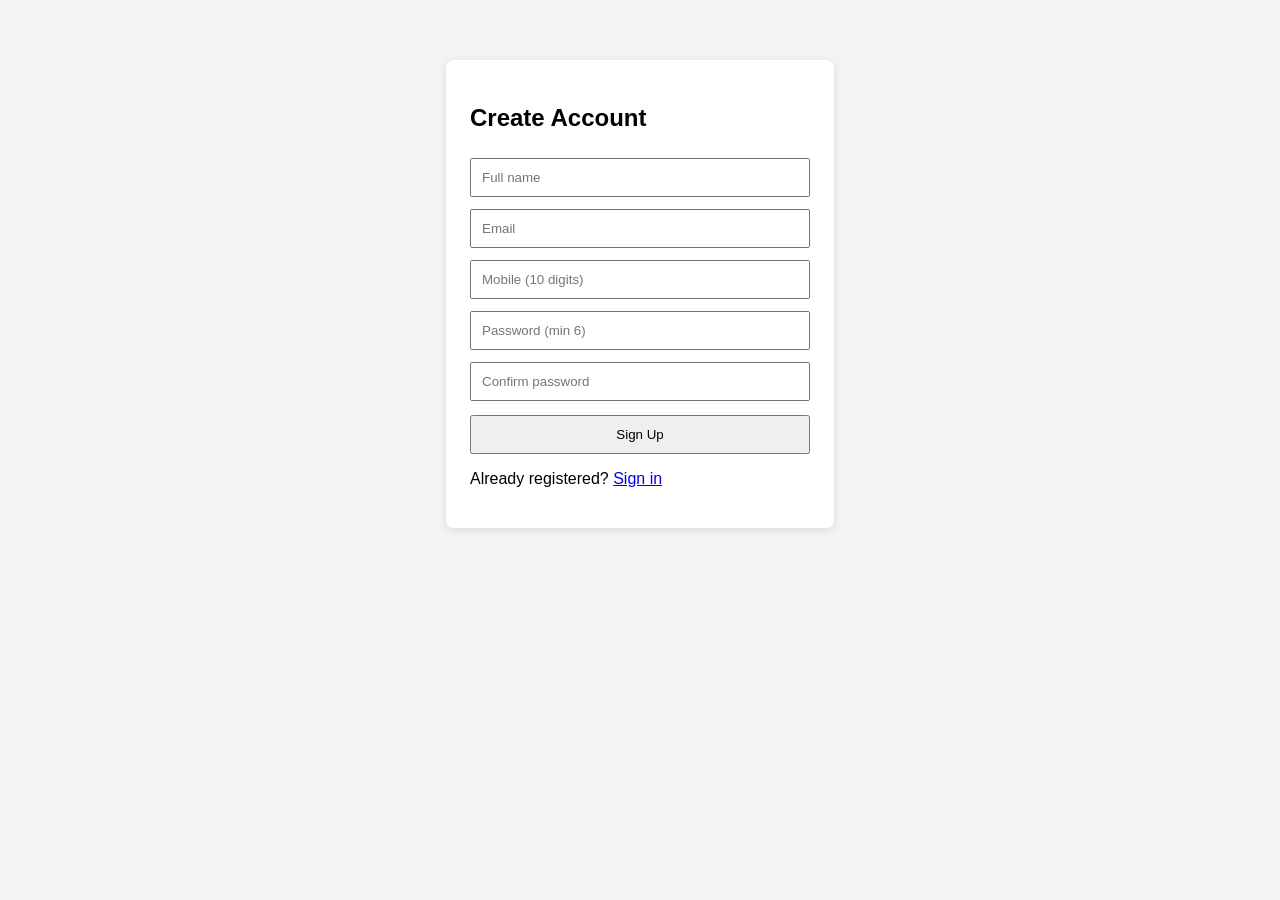
==== signup.html @ d75c373d "Add sign up, sign in, reset password" ====
<!DOCTYPE html>
<html>
<head>
  <meta charset="utf-8">
  <title>Sign Up</title>
  <link rel="stylesheet" href="css/style.css">
</head>
<body>
  <div class="box">
    <h2>Create Account</h2>
    <input type="text" id="name" placeholder="Full name">
    <input type="email" id="email" placeholder="Email">
    <input type="text" id="mob" placeholder="Mobile (10 digits)">
    <input type="password" id="password" placeholder="Password (min 6)">
    <input type="password" id="confirm" placeholder="Confirm password">
    <button id="btnSignUp">Sign Up</button>
    <p>Already registered? <a href="index.html">Sign in</a></p>
    <p id="msg"></p>
  </div>

  <script src="https://code.jquery.com/jquery-3.7.1.min.js"></script>
  <script src="js/config.js"></script>
  <script src="js/api.js"></script>
  <script src="js/auth.js"></script>
  <script>
    $("#btnSignUp").click(function () {
      const name = $("#name").val().trim(), email = $("#email").val().trim(),
            mob = $("#mob").val().trim(), pw = $("#password").val(),
            confirm = $("#confirm").val();

      if (name.length < 2) return $("#msg").text("Enter your name.");
      if (!/^[^\s@]+@[^\s@]+\.[^\s@]+$/.test(email)) return $("#msg").text("Enter a valid email.");
      if (!/^[0-9]{10}$/.test(mob)) return $("#msg").text("Mobile must be 10 digits.");
      if (pw.length < 6) return $("#msg").text("Password must be at least 6 characters.");
      if (pw !== confirm) return $("#msg").text("Passwords do not match.");

      $("#msg").text("Creating account...");
      signUp(name, email, mob, pw).done(redirectByRole)
        .fail(e => $("#msg").text(authError(e)));
    });
  </script>
</body>
</html>
---- css/style.css ----
body { font-family: Arial, sans-serif; background: #f3f4f6; }
.box { max-width: 340px; margin: 60px auto; background: #fff; padding: 24px;
       border-radius: 8px; box-shadow: 0 2px 8px rgba(0,0,0,.1); }
.box input { width: 100%; padding: 10px; margin: 6px 0; box-sizing: border-box; }
.box button { width: 100%; padding: 10px; margin-top: 8px; cursor: pointer; }
.box button.link { background: none; border: none; color: #2563eb; }
#msg { color: #b91c1c; }
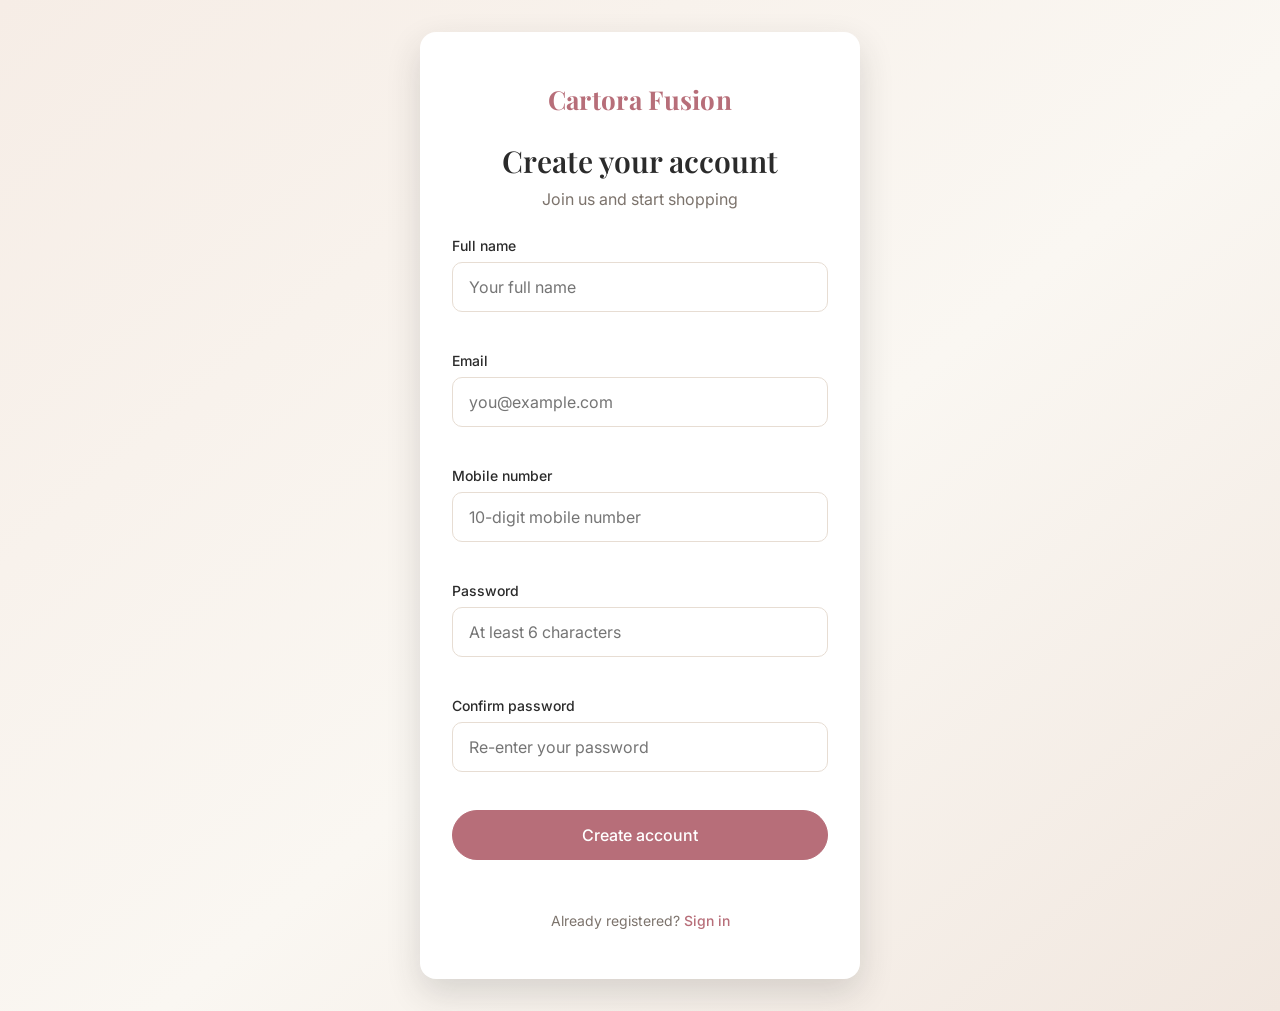
==== commit c116abc9: "Restyle sign in and sign up pages with inline validation" ====
--- a/signup.html
+++ b/signup.html
@@ -1,43 +1,62 @@
 <!DOCTYPE html>
-<html>
+<html lang="en">
 <head>
   <meta charset="utf-8">
-  <title>Sign Up</title>
+  <meta name="viewport" content="width=device-width, initial-scale=1">
+  <title>Create account</title>
   <link rel="stylesheet" href="css/style.css">
+  <link rel="stylesheet" href="css/customer.css">
 </head>
-<body>
-  <div class="box">
-    <h2>Create Account</h2>
-    <input type="text" id="name" placeholder="Full name">
-    <input type="email" id="email" placeholder="Email">
-    <input type="text" id="mob" placeholder="Mobile (10 digits)">
-    <input type="password" id="password" placeholder="Password (min 6)">
-    <input type="password" id="confirm" placeholder="Confirm password">
-    <button id="btnSignUp">Sign Up</button>
-    <p>Already registered? <a href="index.html">Sign in</a></p>
-    <p id="msg"></p>
-  </div>
+<body class="shop-body auth-body">
+  <main class="auth-wrap">
+    <form class="auth-card" id="signupForm" novalidate>
+      <a class="logo" href="index.html">Rosé Atelier</a>
+      <h1>Create your account</h1>
+      <p class="sub">Join us and start shopping</p>
+
+      <div class="field">
+        <label for="name">Full name</label>
+        <input type="text" id="name" autocomplete="name" placeholder="Your full name">
+        <small class="field-error"></small>
+      </div>
+
+      <div class="field">
+        <label for="email">Email</label>
+        <input type="email" id="email" autocomplete="email" placeholder="you@example.com">
+        <small class="field-error"></small>
+      </div>
+
+      <div class="field">
+        <label for="mob">Mobile number</label>
+        <input type="tel" id="mob" autocomplete="tel" inputmode="numeric" maxlength="10" placeholder="10-digit mobile number">
+        <small class="field-error"></small>
+      </div>
+
+      <div class="field">
+        <label for="password">Password</label>
+        <input type="password" id="password" autocomplete="new-password" placeholder="At least 6 characters">
+        <small class="field-error"></small>
+      </div>
+
+      <div class="field">
+        <label for="confirm">Confirm password</label>
+        <input type="password" id="confirm" autocomplete="new-password" placeholder="Re-enter your password">
+        <small class="field-error"></small>
+      </div>
+
+      <button class="btn btn-block" id="btnSignUp" type="submit">Create account</button>
+      <p class="form-msg" id="msg" role="status" aria-live="polite"></p>
+
+      <div class="auth-links">Already registered? <a href="index.html">Sign in</a></div>
+    </form>
+  </main>
 
   <script src="https://code.jquery.com/jquery-3.7.1.min.js"></script>
   <script src="js/config.js"></script>
   <script src="js/api.js"></script>
   <script src="js/auth.js"></script>
-  <script>
-    $("#btnSignUp").click(function () {
-      const name = $("#name").val().trim(), email = $("#email").val().trim(),
-            mob = $("#mob").val().trim(), pw = $("#password").val(),
-            confirm = $("#confirm").val();
-
-      if (name.length < 2) return $("#msg").text("Enter your name.");
-      if (!/^[^\s@]+@[^\s@]+\.[^\s@]+$/.test(email)) return $("#msg").text("Enter a valid email.");
-      if (!/^[0-9]{10}$/.test(mob)) return $("#msg").text("Mobile must be 10 digits.");
-      if (pw.length < 6) return $("#msg").text("Password must be at least 6 characters.");
-      if (pw !== confirm) return $("#msg").text("Passwords do not match.");
-
-      $("#msg").text("Creating account...");
-      signUp(name, email, mob, pw).done(redirectByRole)
-        .fail(e => $("#msg").text(authError(e)));
-    });
-  </script>
+  <script src="js/layout.js"></script>
+  <script src="js/form-utils.js"></script>
+  <script src="js/signup-page.js"></script>
 </body>
-</html>+</html>
--- a/css/style.css
+++ b/css/style.css
@@ -4,4 +4,42 @@
 .box input { width: 100%; padding: 10px; margin: 6px 0; box-sizing: border-box; }
 .box button { width: 100%; padding: 10px; margin-top: 8px; cursor: pointer; }
 .box button.link { background: none; border: none; color: #2563eb; }
-#msg { color: #b91c1c; }+#msg { color: #b91c1c; }
+
+.nav { background: #1f2937; padding: 10px 20px; display: flex; gap: 16px; align-items: center; }
+.nav a { color: #fff; text-decoration: none; }
+.nav button { margin-left: auto; cursor: pointer; }
+.page { max-width: 800px; margin: 24px auto; padding: 0 16px; }
+.row { display: flex; gap: 8px; margin-bottom: 12px; }
+.row input { flex: 1; padding: 8px; }
+table { width: 100%; border-collapse: collapse; background: #fff; }
+th, td { border: 1px solid #d1d5db; padding: 8px; text-align: left; }
+th { background: #e5e7eb; }
+td button { cursor: pointer; margin-right: 4px; }
+
+.row select { padding: 8px; }
+.pager { margin-top: 12px; display: flex; gap: 12px; align-items: center; }
+.inactive { color: #9ca3af; }
+
+.form-box { display: none; background: #fff; border: 1px solid #d1d5db; padding: 16px; margin-bottom: 16px; }
+.form-box input, .form-box select, .form-box textarea { width: 100%; padding: 8px; margin: 4px 0 10px; box-sizing: border-box; }
+.form-box label { font-weight: bold; font-size: 14px; }
+.form-actions { display: flex; gap: 8px; }
+
+.thumb { width: 48px; height: 48px; object-fit: cover; }
+.preview { max-width: 160px; max-height: 160px; margin-bottom: 10px; }
+
+/*Design tokens (customer pages)*/
+:root {
+  --bg: #FAF7F2;  --text: #2B2B2B;  --accent: #B76E79;  --accent-dark: #9C5762;
+  --card: #F1E7DF;  --success: #3A8F5C;  --danger: #B04A3F;  --muted: #7C736C;
+  --line: #E7DDD3;  --white: #FFFFFF;
+  --font-head: "Playfair Display", Georgia, serif;
+  --font-body: "Inter", system-ui, sans-serif;
+  --radius: 16px;  --radius-sm: 10px;
+  --shadow: 0 6px 20px rgba(43, 43, 43, 0.08);
+  --shadow-hover: 0 14px 34px rgba(43, 43, 43, 0.16);
+  --ease: 0.3s ease;
+  --space-1: 4px;  --space-2: 8px;  --space-3: 12px;  --space-4: 16px;
+  --space-5: 24px;  --space-6: 32px;  --space-7: 48px;  --space-8: 72px;
+}
--- a/css/customer.css
+++ b/css/customer.css
@@ -0,0 +1,397 @@
+/* 
+   Customer pages. Design tokens (colours, fonts, spacing)
+   live in :root inside css/style.css.
+ */
+@import url("https://fonts.googleapis.com/css2?family=Inter:wght@400;500;600&family=Playfair+Display:wght@500;600;700&display=swap");
+
+/*Base*/
+.shop-body {
+  margin: 0;
+  background: var(--bg);
+  color: var(--text);
+  font-family: var(--font-body);
+  line-height: 1.5;
+  -webkit-font-smoothing: antialiased;
+}
+.shop-body *, .shop-body *::before, .shop-body *::after { box-sizing: border-box; }
+.shop-body h1, .shop-body h2, .shop-body h3, .shop-body h4 {
+  font-family: var(--font-head); font-weight: 600; line-height: 1.2; margin: 0;
+}
+:where(.shop-body) a { color: inherit; text-decoration: none; }
+:where(.shop-body) img { display: block; max-width: 100%; }
+:where(.shop-body) button, :where(.shop-body) input, :where(.shop-body) select { font: inherit; color: inherit; }
+.container { width: min(1200px, 100% - 2 * var(--space-4)); margin-inline: auto; }
+.muted { color: var(--muted); }
+
+/*Scroll reveal*/
+.reveal { opacity: 0; transform: translateY(16px); transition: opacity .6s ease, transform .6s ease; }
+.reveal.in { opacity: 1; transform: none; }
+
+/*Buttons*/
+.btn {
+  display: inline-flex; align-items: center; justify-content: center; gap: var(--space-2);
+  padding: 12px 26px; border: 1px solid var(--accent); border-radius: 999px;
+  background: var(--accent); color: var(--white); font-weight: 500; cursor: pointer;
+  transition: background var(--ease), color var(--ease), transform var(--ease), box-shadow var(--ease);
+}
+.btn:hover:not(:disabled) { background: var(--accent-dark); border-color: var(--accent-dark); box-shadow: var(--shadow); transform: translateY(-1px); }
+.btn:disabled { opacity: .45; cursor: not-allowed; }
+.btn-outline { background: transparent; color: var(--accent); }
+.btn-outline:hover:not(:disabled) { background: var(--accent); color: var(--white); }
+.btn-block { width: 100%; }
+.btn-sm { padding: 9px 16px; font-size: 14px; }
+.link-btn { border: 0; background: none; padding: 0; color: var(--muted); font-size: 13px; text-decoration: underline; cursor: pointer; }
+.link-btn:hover { color: var(--accent); }
+.link-more { color: var(--accent); font-weight: 500; }
+.icon-btn {
+  position: relative; display: inline-flex; align-items: center; justify-content: center;
+  width: 42px; height: 42px; border: 0; border-radius: 50%; background: transparent; cursor: pointer;
+  transition: background var(--ease);
+}
+.icon-btn:hover { background: var(--card); }
+.icon { width: 22px; height: 22px; flex: none; }
+
+/*Header*/
+.site-header {
+  position: sticky; top: 0; z-index: 50;
+  background: rgba(250, 247, 242, .93); backdrop-filter: blur(10px);
+  border-bottom: 1px solid var(--line);
+}
+.header-row { display: flex; align-items: center; gap: var(--space-4); padding: var(--space-3) 0; }
+.logo { font-family: var(--font-head); font-size: 26px; font-weight: 700; color: var(--accent); letter-spacing: .3px; white-space: nowrap; }
+.search { position: relative; flex: 1; max-width: 480px; margin-inline: auto; }
+.search input {
+  width: 100%; padding: 11px 52px 11px 20px; border: 1px solid var(--line); border-radius: 999px;
+  background: var(--white); outline: none; transition: border-color var(--ease), box-shadow var(--ease);
+}
+.search input:focus { border-color: var(--accent); box-shadow: 0 0 0 3px rgba(183, 110, 121, .16); }
+.search .icon-btn { position: absolute; right: 3px; top: 3px; width: 36px; height: 36px; color: var(--accent); }
+.header-icons { display: flex; align-items: center; gap: var(--space-1); }
+.count-badge {
+  position: absolute; top: 1px; right: 0; min-width: 18px; height: 18px; padding: 0 5px;
+  border-radius: 9px; background: var(--accent); color: var(--white);
+  font-size: 11px; font-weight: 600; display: flex; align-items: center; justify-content: center;
+}
+.menu-btn { display: none; }
+.account { position: relative; }
+.account-menu {
+  display: none; position: absolute; right: 0; top: 48px; min-width: 220px; padding: var(--space-2);
+  background: var(--white); border-radius: var(--radius-sm); box-shadow: var(--shadow-hover);
+}
+.account-menu.open { display: block; }
+.account-menu .who { padding: 10px 12px; font-size: 13px; color: var(--muted); border-bottom: 1px solid var(--line); margin-bottom: var(--space-1); word-break: break-all; }
+.account-menu a, .account-menu button {
+  display: block; width: 100%; padding: 10px 12px; border: 0; border-radius: 8px;
+  background: none; text-align: left; cursor: pointer;
+}
+.account-menu a:hover, .account-menu button:hover { background: var(--card); }
+.cat-nav { border-top: 1px solid var(--line); }
+.cat-nav .container { display: flex; gap: var(--space-5); overflow-x: auto; padding: 10px 0; scrollbar-width: none; }
+.cat-nav a {
+  white-space: nowrap; padding: 4px 0; border-bottom: 2px solid transparent;
+  font-size: 14px; font-weight: 500; color: var(--muted); transition: color var(--ease), border-color var(--ease);
+}
+.cat-nav a:hover, .cat-nav a.active { color: var(--accent); border-color: var(--accent); }
+
+/*Sections*/
+.section { padding: var(--space-7) 0; }
+.section-head { display: flex; align-items: flex-end; justify-content: space-between; gap: var(--space-4); margin-bottom: var(--space-5); }
+.section-head h2 { font-size: clamp(26px, 3.2vw, 36px); }
+.eyebrow { margin: 0 0 var(--space-3); font-size: 12px; font-weight: 600; letter-spacing: .18em; text-transform: uppercase; color: var(--accent); }
+
+/*Hero*/
+.hero { background: linear-gradient(120deg, var(--card) 0%, #F6EDE6 55%, var(--bg) 100%); overflow: hidden; }
+.hero-inner { display: grid; grid-template-columns: 1.15fr .85fr; align-items: center; gap: var(--space-6); padding: var(--space-8) 0; }
+.hero h1 { font-size: clamp(36px, 5vw, 60px); margin-bottom: var(--space-4); }
+.hero p.lead { max-width: 46ch; margin: 0 0 var(--space-5); font-size: 17px; color: var(--muted); }
+.hero-art {
+  width: 100%; max-width: 380px; margin-left: auto; aspect-ratio: 4 / 5; overflow: hidden;
+  border-radius: 220px 220px var(--radius) var(--radius); box-shadow: var(--shadow);
+  background: linear-gradient(160deg, #EBD3CC 0%, var(--accent) 100%);
+}
+.hero-img { width: 100%; height: 100%; object-fit: cover; }
+
+/*Category cards*/
+.cat-grid { display: grid; grid-template-columns: repeat(auto-fill, minmax(220px, 1fr)); gap: var(--space-5); }
+.cat-card {
+  position: relative; display: flex; align-items: flex-end; aspect-ratio: 4 / 5; overflow: hidden;
+  border-radius: var(--radius); box-shadow: var(--shadow);
+  background: linear-gradient(160deg, var(--card), #E6D2C8);
+  transition: transform .45s ease, box-shadow var(--ease), opacity .6s ease;
+}
+.cat-card:hover { transform: translateY(-4px); box-shadow: var(--shadow-hover); }
+.cat-img { position: absolute; inset: 0; width: 100%; height: 100%; object-fit: cover; transition: transform .6s ease; }
+.cat-card:hover .cat-img { transform: scale(1.06); }
+.cat-card span {
+  position: relative; width: 100%; padding: var(--space-6) var(--space-4) var(--space-4);
+  font-family: var(--font-head); font-size: 22px; color: var(--white);
+  background: linear-gradient(transparent, rgba(43, 43, 43, .62));
+}
+
+/*Product grid and card*/
+.grid { display: grid; grid-template-columns: repeat(4, 1fr); gap: var(--space-5); }
+.card {
+  position: relative; display: flex; flex-direction: column; overflow: hidden;
+  background: var(--card); border-radius: var(--radius); box-shadow: var(--shadow);
+  transition: transform .45s ease, box-shadow var(--ease), opacity .6s ease;
+}
+.card:hover { transform: translateY(-4px); box-shadow: var(--shadow-hover); }
+.card-media { position: relative; display: block; aspect-ratio: 4 / 5; overflow: hidden; background: var(--white); }
+.card-img { width: 100%; height: 100%; object-fit: cover; transition: transform .6s ease; }
+.card:hover .card-img { transform: scale(1.07); }
+.card-body { display: flex; flex: 1; flex-direction: column; gap: var(--space-2); padding: var(--space-4); }
+.card-title {
+  display: -webkit-box; -webkit-line-clamp: 2; -webkit-box-orient: vertical; overflow: hidden;
+  min-height: 2.9em; font-size: 15px; font-weight: 500;
+}
+.card-title:hover { color: var(--accent); }
+.price { font-size: 17px; font-weight: 600; }
+.card-actions { display: flex; align-items: center; gap: var(--space-2); margin-top: auto; padding-top: var(--space-2); }
+.card-actions .btn { flex: 1; padding: 10px 12px; font-size: 14px; white-space: nowrap; }
+.badge {
+  position: absolute; top: 12px; left: 12px; z-index: 2; padding: 4px 11px; border-radius: 999px;
+  background: var(--white); color: var(--accent); font-size: 12px; font-weight: 600; box-shadow: var(--shadow);
+}
+.sold-overlay {
+  position: absolute; inset: 0; z-index: 2; display: flex; align-items: center; justify-content: center;
+  background: rgba(250, 247, 242, .74); font-size: 13px; font-weight: 600; letter-spacing: .12em; text-transform: uppercase;
+}
+.wish {
+  position: absolute; top: 10px; right: 10px; z-index: 3; display: flex; align-items: center; justify-content: center;
+  width: 36px; height: 36px; border: 0; border-radius: 50%; background: rgba(255, 255, 255, .92);
+  cursor: pointer; box-shadow: var(--shadow); transition: transform var(--ease), color var(--ease);
+}
+.wish .icon { width: 18px; height: 18px; }
+.wish:hover { transform: scale(1.1); }
+.wish.on { color: var(--accent); }
+.wish.on .icon { fill: currentColor; }
+
+/* Quantity stepper (cards, detail page, cart drawer) */
+.stepper { display: inline-flex; align-items: center; border: 1px solid var(--line); border-radius: 999px; background: var(--white); }
+.stepper button { width: 30px; height: 34px; border: 0; background: none; font-size: 16px; cursor: pointer; }
+.stepper button:hover { color: var(--accent); }
+.stepper input {
+  width: 34px; padding: 0; border: 0; outline: none; background: none; text-align: center; font-weight: 500;
+  -moz-appearance: textfield; appearance: textfield;
+}
+.stepper input::-webkit-outer-spin-button, .stepper input::-webkit-inner-spin-button { -webkit-appearance: none; margin: 0; }
+
+/*Listing page*/
+.shop-top { padding: var(--space-6) 0 var(--space-4); }
+.shop-top h1 { font-size: clamp(28px, 3.6vw, 40px); margin-top: var(--space-2); }
+.crumbs { font-size: 13px; color: var(--muted); }
+.crumbs a:hover { color: var(--accent); }
+.shop-layout { display: grid; grid-template-columns: 250px 1fr; gap: var(--space-6); padding-bottom: var(--space-8); }
+.shop-layout .grid { grid-template-columns: repeat(3, 1fr); }
+.filters {
+  position: sticky; top: 130px; align-self: start; padding: var(--space-5);
+  background: var(--white); border-radius: var(--radius); box-shadow: var(--shadow);
+}
+.filter-group { margin-bottom: var(--space-5); }
+.filter-group h3 { margin-bottom: var(--space-3); font-size: 18px; }
+.chip-list { display: flex; flex-direction: column; gap: 4px; }
+.chip-list label { display: flex; align-items: center; gap: 10px; padding: 7px 8px; border-radius: 8px; cursor: pointer; }
+.chip-list label:hover { background: var(--card); }
+.chip-list input { accent-color: var(--accent); }
+.price-inputs { display: flex; align-items: center; gap: var(--space-2); }
+.price-inputs input { width: 100%; padding: 9px 10px; border: 1px solid var(--line); border-radius: var(--radius-sm); background: var(--bg); outline: none; }
+.price-inputs input:focus { border-color: var(--accent); }
+.toolbar { display: flex; flex-wrap: wrap; align-items: center; justify-content: space-between; gap: var(--space-3); margin-bottom: var(--space-5); }
+.toolbar-right { display: flex; align-items: center; gap: var(--space-2); }
+.toolbar select { padding: 10px 16px; border: 1px solid var(--line); border-radius: 999px; background: var(--white); outline: none; cursor: pointer; }
+.result-count { font-size: 14px; color: var(--muted); }
+.filter-toggle { display: none; }
+.pagination { display: flex; align-items: center; justify-content: center; gap: var(--space-4); margin-top: var(--space-7); }
+.empty { grid-column: 1 / -1; padding: var(--space-8) 0; text-align: center; color: var(--muted); }
+.empty h3 { margin-bottom: var(--space-2); color: var(--text); }
+
+/*Product detail*/
+.detail { display: grid; grid-template-columns: 1fr 1fr; align-items: start; gap: var(--space-7); padding: var(--space-6) 0 var(--space-8); }
+.detail-media { aspect-ratio: 4 / 5; overflow: hidden; border-radius: var(--radius); background: var(--card); box-shadow: var(--shadow); }
+.detail-img { width: 100%; height: 100%; object-fit: cover; }
+.detail-info h1 { margin: var(--space-2) 0 var(--space-3); font-size: clamp(28px, 3.4vw, 40px); }
+.detail-price { margin-bottom: var(--space-3); font-size: 26px; font-weight: 600; }
+.stock { display: inline-block; padding: 4px 12px; border-radius: 999px; background: var(--card); font-size: 13px; font-weight: 500; }
+.stock.in { color: var(--success); }
+.stock.low { color: var(--accent); }
+.stock.out { color: var(--danger); }
+.detail-desc { max-width: 55ch; margin: var(--space-4) 0 var(--space-5); color: var(--muted); }
+.buy-row { display: flex; flex-wrap: wrap; align-items: center; gap: var(--space-3); }
+
+/*Offer banner and trust badges */
+.offer {
+  display: flex; flex-wrap: wrap; align-items: center; justify-content: space-between; gap: var(--space-5);
+  padding: var(--space-7) var(--space-6); border-radius: var(--radius); background: var(--accent); color: var(--white);
+}
+.offer h2 { font-size: clamp(26px, 3.5vw, 38px); }
+.offer p { margin: var(--space-2) 0 0; opacity: .92; }
+.offer .btn { background: var(--white); border-color: var(--white); color: var(--accent); }
+.offer .btn:hover { background: var(--card); border-color: var(--card); }
+.trust { display: grid; grid-template-columns: repeat(3, 1fr); gap: var(--space-5); }
+.trust-item {
+  display: flex; align-items: center; gap: var(--space-4); padding: var(--space-5);
+  background: var(--white); border-radius: var(--radius); box-shadow: var(--shadow);
+}
+.trust-item .icon { width: 30px; height: 30px; color: var(--accent); }
+.trust-item strong { display: block; }
+.trust-item span { font-size: 14px; color: var(--muted); }
+
+/*Footer*/
+.site-footer { margin-top: var(--space-8); padding: var(--space-7) 0 var(--space-5); background: var(--text); color: #D9D2CB; }
+.footer-grid { display: grid; grid-template-columns: 2fr 1fr 1fr; gap: var(--space-6); }
+.site-footer h4 { margin-bottom: var(--space-3); font-size: 18px; color: var(--white); }
+.site-footer p { margin: 0; max-width: 36ch; }
+.site-footer a { display: block; padding: 3px 0; opacity: .85; }
+.site-footer a:hover { color: var(--white); opacity: 1; }
+.copyright { margin-top: var(--space-6); padding-top: var(--space-4); border-top: 1px solid rgba(255, 255, 255, .15); font-size: 13px; opacity: .7; }
+
+/*Cart drawer*/
+.overlay {
+  position: fixed; inset: 0; z-index: 90; background: rgba(43, 43, 43, .45);
+  opacity: 0; pointer-events: none; transition: opacity var(--ease);
+}
+.overlay.show { opacity: 1; pointer-events: auto; }
+.drawer {
+  position: fixed; top: 0; right: 0; z-index: 100; display: flex; flex-direction: column;
+  width: min(420px, 100%); height: 100%; background: var(--bg); box-shadow: var(--shadow-hover);
+  transform: translateX(100%); transition: transform .35s ease;
+}
+.drawer.open { transform: none; }
+.drawer-head { display: flex; align-items: center; justify-content: space-between; padding: var(--space-4) var(--space-5); border-bottom: 1px solid var(--line); }
+.drawer-head h3 { font-size: 22px; }
+.drawer-body { flex: 1; overflow-y: auto; padding: var(--space-2) var(--space-5); }
+.drawer-foot { padding: var(--space-4) var(--space-5) var(--space-5); border-top: 1px solid var(--line); background: var(--white); }
+.subtotal { display: flex; align-items: center; justify-content: space-between; margin-bottom: var(--space-3); font-size: 18px; }
+.line { display: grid; grid-template-columns: 72px 1fr; gap: var(--space-3); padding: var(--space-4) 0; border-bottom: 1px solid var(--line); }
+.line-img { width: 72px; aspect-ratio: 4 / 5; object-fit: cover; border-radius: var(--radius-sm); background: var(--card); }
+.line-title { font-weight: 500; }
+.line-row { display: flex; align-items: center; justify-content: space-between; margin-top: var(--space-2); }
+.empty-cart { padding: var(--space-8) 0; text-align: center; color: var(--muted); }
+
+/*Toast (element id="msg")*/
+.toast {
+  position: fixed; left: 50%; bottom: 28px; z-index: 200; max-width: 90vw; padding: 12px 22px;
+  border-radius: 999px; background: var(--text); color: var(--white); text-align: center; box-shadow: var(--shadow-hover);
+  opacity: 0; pointer-events: none; transform: translate(-50%, 20px); transition: opacity var(--ease), transform var(--ease);
+}
+.toast.show { opacity: 1; transform: translate(-50%, 0); }
+.toast.ok { background: var(--success); }
+.toast.error { background: var(--danger); }
+
+/*Forms and auth pages*/
+.field { margin-bottom: var(--space-4); }
+.field label { display: block; margin-bottom: 6px; font-size: 14px; font-weight: 500; }
+.field input {
+  width: 100%; padding: 12px 16px; border: 1px solid var(--line); border-radius: var(--radius-sm);
+  background: var(--white); outline: none; transition: border-color var(--ease), box-shadow var(--ease);
+}
+.field input:focus { border-color: var(--accent); box-shadow: 0 0 0 3px rgba(183, 110, 121, .16); }
+.field input.invalid { border-color: var(--danger); }
+.field-error { display: block; min-height: 18px; margin-top: 4px; font-size: 13px; color: var(--danger); }
+.form-msg { min-height: 22px; margin: var(--space-3) 0 0; font-size: 14px; text-align: center; }
+.form-msg.ok { color: var(--success); }
+.form-msg.error { color: var(--danger); }
+.auth-body { display: flex; min-height: 100vh; background: linear-gradient(140deg, #F6EDE6 0%, var(--bg) 55%, #F1E7DF 100%); }
+.auth-wrap { width: 100%; margin: auto; padding: var(--space-6) var(--space-4); }
+.auth-card {
+  width: min(440px, 100%); margin: 0 auto; padding: var(--space-7) var(--space-6);
+  background: var(--white); border-radius: var(--radius); box-shadow: var(--shadow-hover);
+}
+.auth-card .logo { display: block; margin-bottom: var(--space-5); text-align: center; }
+.auth-card h1 { margin-bottom: var(--space-2); font-size: 30px; text-align: center; }
+.auth-card .sub { margin: 0 0 var(--space-5); text-align: center; color: var(--muted); }
+.auth-links { margin-top: var(--space-4); font-size: 14px; text-align: center; color: var(--muted); }
+.auth-links a { color: var(--accent); font-weight: 500; }
+.auth-links .link-btn { display: block; margin: var(--space-3) auto 0; }
+
+/*Checkout*/
+.checkout { display: grid; grid-template-columns: 1.4fr 1fr; align-items: start; gap: var(--space-6); padding-bottom: var(--space-8); }
+.panel { padding: var(--space-5); background: var(--white); border-radius: var(--radius); box-shadow: var(--shadow); }
+.panel h2 { margin-bottom: var(--space-4); font-size: 22px; }
+.summary { position: sticky; top: 130px; }
+.co-line { display: grid; grid-template-columns: 72px 1fr auto; align-items: center; gap: var(--space-3); padding: var(--space-3) 0; border-bottom: 1px solid var(--line); }
+.co-line:last-child { border-bottom: 0; }
+.co-title { font-weight: 500; }
+.notice { margin-bottom: var(--space-4); padding: 12px 16px; border-radius: var(--radius-sm); background: #FBEFE0; color: #8A5A1F; font-size: 14px; }
+.pay-option { display: flex; align-items: flex-start; gap: var(--space-3); margin-bottom: var(--space-3); padding: var(--space-4); border: 1px solid var(--line); border-radius: var(--radius-sm); cursor: pointer; transition: border-color var(--ease), background var(--ease); }
+.pay-option.selected { border-color: var(--accent); background: #FBF4F0; }
+.pay-option.disabled { opacity: .55; cursor: not-allowed; }
+.pay-option input { margin-top: 4px; accent-color: var(--accent); }
+.pay-option strong, .pay-option span { display: block; }
+.pay-option span { font-size: 13px; color: var(--muted); }
+.sum-row { display: flex; justify-content: space-between; padding: 6px 0; }
+.sum-total { margin: var(--space-2) 0 var(--space-4); padding-top: var(--space-3); border-top: 1px solid var(--line); font-size: 20px; font-weight: 600; }
+.err-text { min-height: 20px; margin: var(--space-3) 0 0; font-size: 14px; color: var(--danger); text-align: center; }
+
+/*Orders and bill*/
+.order-list { display: grid; gap: var(--space-4); padding-bottom: var(--space-8); }
+.order-card { padding: var(--space-5); background: var(--white); border-radius: var(--radius); box-shadow: var(--shadow); }
+.order-head { display: flex; flex-wrap: wrap; align-items: center; justify-content: space-between; gap: var(--space-3); margin-bottom: var(--space-3); }
+.order-no { font-family: var(--font-head); font-size: 20px; font-weight: 600; }
+.order-items { margin: 0 0 var(--space-4); font-size: 14px; color: var(--muted); }
+.order-foot { display: flex; align-items: center; justify-content: space-between; gap: var(--space-3); }
+.pill { display: inline-block; margin-left: var(--space-2); padding: 3px 12px; border-radius: 999px; background: var(--card); font-size: 12px; font-weight: 600; }
+.pill.ok { color: var(--success); }
+.bill { max-width: 760px; margin: 0 auto var(--space-7); padding: var(--space-6); background: var(--white); border-radius: var(--radius); box-shadow: var(--shadow); }
+.bill-head { display: flex; flex-wrap: wrap; justify-content: space-between; gap: var(--space-4); padding-bottom: var(--space-4); border-bottom: 2px solid var(--card); }
+.bill-head h1 { font-size: 28px; }
+.bill-meta { font-size: 14px; color: var(--muted); }
+.bill-meta.right { text-align: right; }
+.bill-row { display: grid; grid-template-columns: 1fr 64px 100px 110px; gap: var(--space-3); padding: 10px 0; border-bottom: 1px solid var(--line); }
+.bill-row > :nth-child(n+2) { text-align: right; }
+.bill-row.head { font-size: 12px; font-weight: 600; letter-spacing: .08em; text-transform: uppercase; color: var(--muted); }
+.bill-total { display: flex; justify-content: space-between; padding-top: var(--space-4); font-size: 20px; font-weight: 600; }
+.bill-actions { display: flex; flex-wrap: wrap; justify-content: center; gap: var(--space-3); margin: var(--space-5) 0; }
+.success-banner { margin-bottom: var(--space-5); padding: var(--space-4) var(--space-5); border-radius: var(--radius-sm); background: #E8F4EC; color: var(--success); }
+
+/*Responsive*/
+@media (max-width: 1099px) {
+  .grid { grid-template-columns: repeat(3, 1fr); }
+  .card-actions { flex-direction: column; align-items: stretch; }
+  .stepper { justify-content: space-between; }
+}
+@media (max-width: 899px) {
+  .hero-inner, .detail, .checkout { grid-template-columns: 1fr; }
+  .summary { position: static; }
+  .hero-inner { padding: var(--space-7) 0; }
+  .hero-art { max-width: 300px; margin: 0 auto; }
+  .detail { gap: var(--space-5); }
+  .shop-layout { grid-template-columns: 1fr; gap: var(--space-4); }
+  .filters { display: none; position: static; }
+  .filters.open { display: block; }
+  .filter-toggle { display: inline-flex; }
+}
+@media (max-width: 767px) {
+  .menu-btn { display: inline-flex; }
+  .header-row { flex-wrap: wrap; gap: var(--space-2); }
+  .logo { font-size: 22px; }
+  .header-icons { margin-left: auto; }
+  .search { order: 3; flex: 1 1 100%; max-width: none; }
+  .cat-nav { display: none; }
+  .cat-nav.open { display: block; }
+  .cat-nav .container { flex-direction: column; gap: 0; overflow: visible; }
+  .cat-nav a { padding: 12px 0; border-bottom: 1px solid var(--line); }
+  .trust, .footer-grid { grid-template-columns: 1fr; }
+  .section { padding: var(--space-6) 0; }
+  .offer { padding: var(--space-6) var(--space-5); }
+}
+@media (max-width: 599px) {
+  .auth-card { padding: var(--space-6) var(--space-4); }
+  .bill { padding: var(--space-4); }
+  .bill-row { grid-template-columns: 1fr 36px 72px 84px; gap: var(--space-2); font-size: 14px; }
+  .grid, .shop-layout .grid { grid-template-columns: repeat(2, 1fr); gap: var(--space-3); }
+  .card-body { padding: var(--space-3); }
+  .cat-grid { grid-template-columns: repeat(2, 1fr); gap: var(--space-3); }
+  .cat-card span { font-size: 18px; }
+}
+@media (prefers-reduced-motion: reduce) {
+  .reveal { opacity: 1; transform: none; transition: none; }
+  .card, .card-img, .cat-card, .cat-img, .btn, .drawer { transition: none; }
+}
+
+/*Print: the bill only*/
+@media print {
+  .site-header, .site-footer, .no-print, .drawer, .overlay, .toast { display: none !important; }
+  .shop-body { background: var(--white); }
+  .bill { max-width: none; margin: 0; padding: 0; box-shadow: none; }
+}
